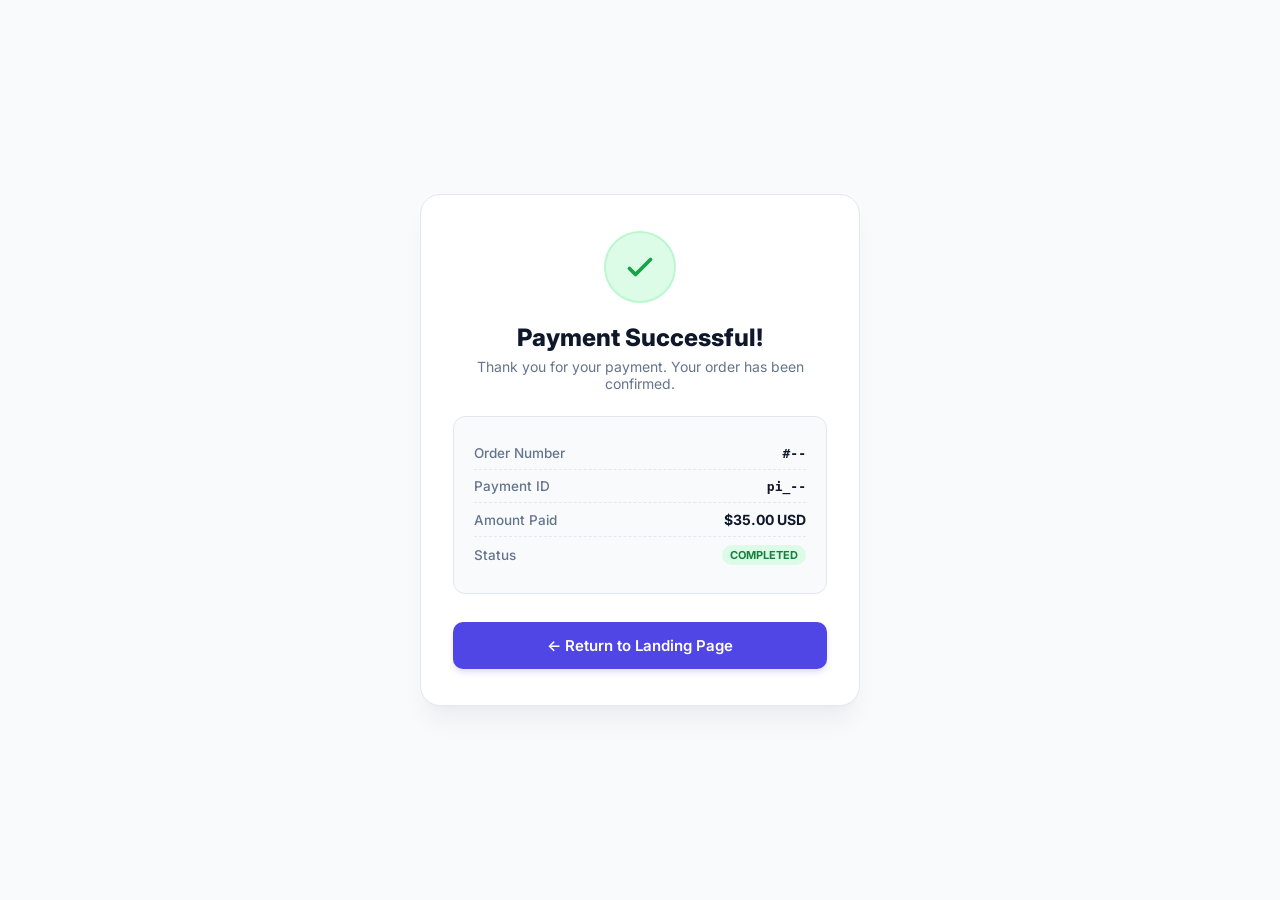
==== frontend/success.html @ d95049d4 "Initial commit: Fulstack Stripe Payment Gateway" ====
<!DOCTYPE html>
<html lang="en">
<head>
    <meta charset="UTF-8">
    <meta name="viewport" content="width=device-width, initial-scale=1.0">
    <title>Payment Successful - Stripe Gateway</title>
    <link rel="preconnect" href="https://fonts.googleapis.com">
    <link rel="preconnect" href="https://fonts.gstatic.com" crossorigin>
    <link href="https://fonts.googleapis.com/css2?family=Inter:wght@400;500;600;700;800&display=swap" rel="stylesheet">
    <link rel="stylesheet" href="style.css">
    <style>
        .success-card {
            text-align: center;
        }

        .icon-circle {
            width: 72px;
            height: 72px;
            background: #dcfce7;
            border: 2px solid #bbf7d0;
            border-radius: 50%;
            display: flex;
            align-items: center;
            justify-content: center;
            margin: 0 auto 20px auto;
            color: #16a34a;
        }

        .icon-circle svg {
            width: 36px;
            height: 36px;
        }

        .success-card h1 {
            font-size: 24px;
            font-weight: 800;
            color: #0f172a;
            margin-bottom: 6px;
        }

        .success-card .subtitle {
            font-size: 14px;
            color: #64748b;
            margin-bottom: 24px;
        }

        .receipt-details {
            background: #f8fafc;
            border: 1px solid #e2e8f0;
            border-radius: 12px;
            padding: 20px;
            margin-bottom: 28px;
            text-align: left;
        }

        .receipt-row {
            display: flex;
            justify-content: space-between;
            align-items: center;
            font-size: 13.5px;
            padding: 8px 0;
            border-bottom: 1px dashed #e2e8f0;
        }

        .receipt-row:last-child {
            border-bottom: none;
        }

        .receipt-label {
            color: #64748b;
            font-weight: 500;
        }

        .receipt-value {
            color: #0f172a;
            font-weight: 600;
            font-family: monospace;
            font-size: 13px;
        }

        .status-badge {
            background: #dcfce7;
            color: #15803d;
            font-weight: 700;
            font-size: 11px;
            padding: 3px 8px;
            border-radius: 20px;
            text-transform: uppercase;
        }

        .home-btn {
            display: inline-block;
            width: 100%;
            text-decoration: none;
            text-align: center;
            background: #4f46e5;
            color: #ffffff;
            border-radius: 10px;
            padding: 14px;
            font-size: 15px;
            font-weight: 600;
            transition: all 0.2s ease;
            box-shadow: 0 4px 6px -1px rgba(79, 70, 229, 0.2);
        }

        .home-btn:hover {
            background: #4338ca;
            transform: translateY(-1px);
        }
    </style>
</head>
<body>

    <div class="checkout-container success-card">
        <div class="icon-circle">
            <svg fill="none" stroke="currentColor" viewBox="0 0 24 24">
                <path stroke-linecap="round" stroke-linejoin="round" stroke-width="2.5" d="M5 13l4 4L19 7"></path>
            </svg>
        </div>

        <h1>Payment Successful!</h1>
        <p class="subtitle">Thank you for your payment. Your order has been confirmed.</p>

        <div class="receipt-details">
            <div class="receipt-row">
                <span class="receipt-label">Order Number</span>
                <span id="order-id" class="receipt-value">#--</span>
            </div>
            <div class="receipt-row">
                <span class="receipt-label">Payment ID</span>
                <span id="payment-id" class="receipt-value">pi_--</span>
            </div>
            <div class="receipt-row">
                <span class="receipt-label">Amount Paid</span>
                <span id="amount-paid" class="receipt-value" style="font-family: inherit; font-size: 14px; font-weight: 700;">$35.00 USD</span>
            </div>
            <div class="receipt-row">
                <span class="receipt-label">Status</span>
                <span class="status-badge">Completed</span>
            </div>
        </div>

        <a href="index.html" class="home-btn">← Return to Landing Page</a>
    </div>

    <script>
        const urlParams = new URLSearchParams(window.location.search);
        const orderId = urlParams.get('order_id');
        const paymentId = urlParams.get('payment_id');
        const amount = urlParams.get('amount');

        if (orderId) {
            document.getElementById('order-id').textContent = `#${orderId}`;
        }
        if (paymentId) {
            document.getElementById('payment-id').textContent = paymentId;
        }
        if (amount) {
            document.getElementById('amount-paid').textContent = `$${amount} USD`;
        }
    </script>
</body>
</html>
---- frontend/style.css ----
* {
    box-sizing: border-box;
    margin: 0;
    padding: 0;
    font-family: 'Inter', -apple-system, BlinkMacSystemFont, "Segoe UI", Roboto, sans-serif;
}

body {
    background-color: #f8fafc;
    color: #1e293b;
    min-height: 100vh;
    display: flex;
    justify-content: center;
    align-items: center;
    padding: 24px;
}

.checkout-container {
    background: #ffffff;
    border: 1px solid #e2e8f0;
    border-radius: 20px;
    width: 100%;
    max-width: 440px;
    padding: 36px 32px;
    box-shadow: 0 20px 25px -5px rgba(15, 23, 42, 0.05), 0 8px 10px -6px rgba(15, 23, 42, 0.02);
    position: relative;
}

.product-card {
    text-align: center;
    margin-bottom: 28px;
}

.header-badges {
    display: flex;
    justify-content: center;
    align-items: center;
    gap: 10px;
    margin-bottom: 14px;
}

.badge {
    display: inline-flex;
    align-items: center;
    gap: 6px;
    background: #e0e7ff;
    color: #4338ca;
    font-size: 11px;
    font-weight: 700;
    padding: 4px 12px;
    border-radius: 100px;
    text-transform: uppercase;
    letter-spacing: 0.8px;
}

.key-toggle-link {
    display: inline-flex;
    align-items: center;
    gap: 6px;
    background: #f1f5f9;
    color: #475569;
    border: 1px solid #cbd5e1;
    font-size: 11px;
    font-weight: 700;
    padding: 4px 12px;
    border-radius: 100px;
    text-transform: uppercase;
    letter-spacing: 0.5px;
    cursor: pointer;
    transition: all 0.2s cubic-bezier(0.4, 0, 0.2, 1);
}

.key-toggle-link:hover {
    background: #e0e7ff;
    color: #4338ca;
    border-color: #c7d2fe;
    transform: translateY(-1px);
}

.key-toggle-link:active {
    transform: translateY(0);
}

.status-dot {
    width: 7px;
    height: 7px;
    border-radius: 50%;
    display: inline-block;
}

.dot-checking { background: #94a3b8; }
.dot-green { background: #22c55e; box-shadow: 0 0 6px rgba(34, 197, 94, 0.4); }
.dot-orange { background: #f59e0b; }
.dot-red { background: #ef4444; box-shadow: 0 0 6px rgba(239, 68, 68, 0.4); }

.product-card h2 {
    font-size: 22px;
    font-weight: 700;
    color: #0f172a;
    letter-spacing: -0.3px;
    margin-bottom: 6px;
}

.product-card .description {
    font-size: 14px;
    color: #64748b;
    line-height: 1.4;
    margin-bottom: 20px;
}

.price-tag {
    font-size: 38px;
    font-weight: 800;
    color: #0f172a;
    letter-spacing: -1px;
    display: flex;
    align-items: baseline;
    justify-content: center;
    gap: 4px;
}

.price-tag .currency {
    font-size: 22px;
    color: #6366f1;
    font-weight: 700;
}

.price-tag .usd {
    font-size: 14px;
    color: #64748b;
    font-weight: 600;
}

/* API Key Settings Drawer Panel */
.key-settings-panel {
    background: #f8fafc;
    border: 1px solid #e2e8f0;
    border-radius: 14px;
    padding: 18px;
    margin-bottom: 24px;
    display: flex;
    flex-direction: column;
    gap: 12px;
    animation: fadeIn 0.25s cubic-bezier(0.4, 0, 0.2, 1);
    box-shadow: inset 0 2px 4px 0 rgba(0, 0, 0, 0.02);
}

@keyframes fadeIn {
    from { opacity: 0; transform: translateY(-6px); }
    to { opacity: 1; transform: translateY(0); }
}

.panel-header {
    display: flex;
    justify-content: space-between;
    align-items: center;
}

.panel-title {
    display: flex;
    align-items: center;
    gap: 6px;
    font-size: 13px;
    font-weight: 700;
    color: #0f172a;
}

.close-panel-btn {
    background: none;
    border: none;
    font-size: 18px;
    color: #94a3b8;
    cursor: pointer;
    padding: 0 4px;
    line-height: 1;
    transition: color 0.15s ease;
}

.close-panel-btn:hover {
    color: #334155;
}

.panel-hint {
    font-size: 12px;
    color: #64748b;
    line-height: 1.35;
}

.panel-hint code {
    background: #e2e8f0;
    padding: 1px 4px;
    border-radius: 4px;
    font-family: monospace;
    font-size: 11px;
}

.panel-actions {
    display: flex;
    gap: 10px;
    margin-top: 4px;
    width: 100%;
}

.save-keys-btn {
    flex: 1;
    background: #4f46e5;
    color: #ffffff;
    border: none;
    border-radius: 10px;
    padding: 11px 16px;
    font-size: 13.5px;
    font-weight: 600;
    cursor: pointer;
    transition: all 0.2s cubic-bezier(0.4, 0, 0.2, 1);
    box-shadow: 0 4px 6px -1px rgba(79, 70, 229, 0.18), 0 2px 4px -2px rgba(79, 70, 229, 0.08);
}

.save-keys-btn:hover {
    background: #4338ca;
    box-shadow: 0 6px 10px -2px rgba(79, 70, 229, 0.25);
    transform: translateY(-1px);
}

.save-keys-btn:active {
    transform: translateY(0);
}

.clear-keys-btn {
    background: #ffffff;
    color: #475569;
    border: 1px solid #cbd5e1;
    border-radius: 10px;
    padding: 11px 16px;
    font-size: 13.5px;
    font-weight: 600;
    cursor: pointer;
    transition: all 0.2s cubic-bezier(0.4, 0, 0.2, 1);
    box-shadow: 0 1px 2px 0 rgba(0, 0, 0, 0.03);
}

.clear-keys-btn:hover {
    background: #f8fafc;
    color: #0f172a;
    border-color: #94a3b8;
    transform: translateY(-1px);
}

.clear-keys-btn:active {
    transform: translateY(0);
}

.keys-msg {
    font-size: 12px;
    padding: 8px 10px;
    border-radius: 6px;
    text-align: center;
}

.keys-msg.success {
    background: #f0fdf4;
    color: #166534;
    border: 1px solid #bbf7d0;
}

.keys-msg.error {
    background: #fef2f2;
    color: #991b1b;
    border: 1px solid #fecaca;
}

/* Payment Form */
.payment-form {
    display: flex;
    flex-direction: column;
    gap: 20px;
}

.form-group {
    display: flex;
    flex-direction: column;
    gap: 8px;
}

.form-group label {
    font-size: 13px;
    font-weight: 600;
    color: #334155;
}

.form-group input {
    width: 100%;
    background: #ffffff;
    border: 1px solid #cbd5e1;
    border-radius: 10px;
    padding: 12px 16px;
    color: #0f172a;
    font-size: 14px;
    outline: none;
    transition: all 0.2s ease;
    box-shadow: 0 1px 2px 0 rgba(0, 0, 0, 0.03);
}

.form-group input:focus {
    border-color: #6366f1;
    box-shadow: 0 0 0 4px rgba(99, 102, 241, 0.12);
}

.stripe-card-input {
    background: #ffffff;
    border: 1px solid #cbd5e1;
    border-radius: 10px;
    padding: 14px 16px;
    transition: all 0.2s ease;
    box-shadow: 0 1px 2px 0 rgba(0, 0, 0, 0.03);
}

.stripe-card-input:focus-within {
    border-color: #6366f1;
    box-shadow: 0 0 0 4px rgba(99, 102, 241, 0.12);
}

.card-errors {
    color: #dc2626;
    font-size: 12px;
    font-weight: 500;
    margin-top: 4px;
}

.card-placeholder-err {
    color: #dc2626;
    font-size: 12.5px;
    font-weight: 500;
    margin: 4px 0;
    line-height: 1.4;
}

.pay-btn {
    width: 100%;
    background: #4f46e5;
    color: #ffffff;
    border: none;
    border-radius: 10px;
    padding: 14px;
    font-size: 15px;
    font-weight: 600;
    cursor: pointer;
    transition: all 0.2s cubic-bezier(0.4, 0, 0.2, 1);
    display: flex;
    justify-content: center;
    align-items: center;
    margin-top: 8px;
    box-shadow: 0 4px 6px -1px rgba(79, 70, 229, 0.2), 0 2px 4px -2px rgba(79, 70, 229, 0.1);
}

.pay-btn:hover {
    background: #4338ca;
    box-shadow: 0 8px 12px -2px rgba(79, 70, 229, 0.3), 0 4px 6px -2px rgba(79, 70, 229, 0.15);
    transform: translateY(-1px);
}

.pay-btn:active {
    transform: translateY(0);
    box-shadow: 0 2px 4px -1px rgba(79, 70, 229, 0.2);
}

.pay-btn:disabled {
    background: #94a3b8;
    box-shadow: none;
    cursor: not-allowed;
    transform: none;
}

.result-box {
    margin-top: 20px;
    padding: 16px;
    border-radius: 10px;
    font-size: 13.5px;
    line-height: 1.5;
    text-align: center;
}

.result-box.success {
    background: #f0fdf4;
    border: 1px solid #bbf7d0;
    color: #15803d;
}

.result-box.error {
    background: #fef2f2;
    border: 1px solid #fecaca;
    color: #b91c1c;
}

.hidden {
    display: none !important;
}

.spinner {
    width: 20px;
    height: 20px;
    border: 2.5px solid rgba(255, 255, 255, 0.3);
    border-radius: 50%;
    border-top-color: #ffffff;
    animation: spin 0.8s linear infinite;
}

@keyframes spin {
    to { transform: rotate(360deg); }
}
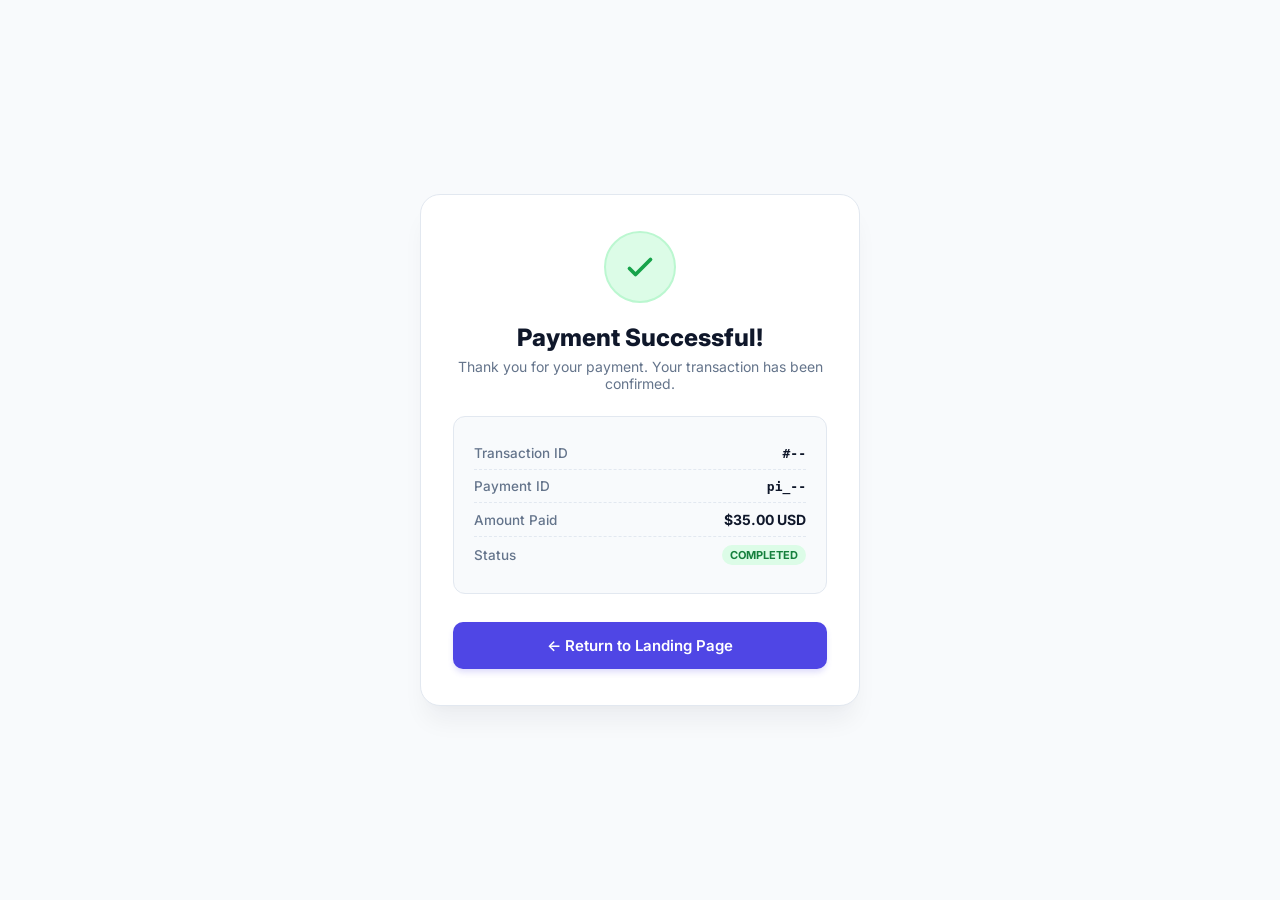
==== commit 17dc0461: "feat: complete fullstack stripe gateway with render cloud deployment" ====
--- a/frontend/success.html
+++ b/frontend/success.html
@@ -119,12 +119,12 @@
         </div>
 
         <h1>Payment Successful!</h1>
-        <p class="subtitle">Thank you for your payment. Your order has been confirmed.</p>
+        <p class="subtitle">Thank you for your payment. Your transaction has been confirmed.</p>
 
         <div class="receipt-details">
             <div class="receipt-row">
-                <span class="receipt-label">Order Number</span>
-                <span id="order-id" class="receipt-value">#--</span>
+                <span class="receipt-label">Transaction ID</span>
+                <span id="transaction-id" class="receipt-value">#--</span>
             </div>
             <div class="receipt-row">
                 <span class="receipt-label">Payment ID</span>
@@ -145,12 +145,12 @@
 
     <script>
         const urlParams = new URLSearchParams(window.location.search);
-        const orderId = urlParams.get('order_id');
+        const transactionId = urlParams.get('transaction_id') || urlParams.get('order_id');
         const paymentId = urlParams.get('payment_id');
         const amount = urlParams.get('amount');
 
-        if (orderId) {
-            document.getElementById('order-id').textContent = `#${orderId}`;
+        if (transactionId) {
+            document.getElementById('transaction-id').textContent = `#${transactionId}`;
         }
         if (paymentId) {
             document.getElementById('payment-id').textContent = paymentId;
--- a/frontend/style.css
+++ b/frontend/style.css
@@ -53,45 +53,7 @@
     letter-spacing: 0.8px;
 }
 
-.key-toggle-link {
-    display: inline-flex;
-    align-items: center;
-    gap: 6px;
-    background: #f1f5f9;
-    color: #475569;
-    border: 1px solid #cbd5e1;
-    font-size: 11px;
-    font-weight: 700;
-    padding: 4px 12px;
-    border-radius: 100px;
-    text-transform: uppercase;
-    letter-spacing: 0.5px;
-    cursor: pointer;
-    transition: all 0.2s cubic-bezier(0.4, 0, 0.2, 1);
-}
-
-.key-toggle-link:hover {
-    background: #e0e7ff;
-    color: #4338ca;
-    border-color: #c7d2fe;
-    transform: translateY(-1px);
-}
-
-.key-toggle-link:active {
-    transform: translateY(0);
-}
-
-.status-dot {
-    width: 7px;
-    height: 7px;
-    border-radius: 50%;
-    display: inline-block;
-}
-
-.dot-checking { background: #94a3b8; }
-.dot-green { background: #22c55e; box-shadow: 0 0 6px rgba(34, 197, 94, 0.4); }
-.dot-orange { background: #f59e0b; }
-.dot-red { background: #ef4444; box-shadow: 0 0 6px rgba(239, 68, 68, 0.4); }
+
 
 .product-card h2 {
     font-size: 22px;
@@ -131,142 +93,7 @@
     font-weight: 600;
 }
 
-/* API Key Settings Drawer Panel */
-.key-settings-panel {
-    background: #f8fafc;
-    border: 1px solid #e2e8f0;
-    border-radius: 14px;
-    padding: 18px;
-    margin-bottom: 24px;
-    display: flex;
-    flex-direction: column;
-    gap: 12px;
-    animation: fadeIn 0.25s cubic-bezier(0.4, 0, 0.2, 1);
-    box-shadow: inset 0 2px 4px 0 rgba(0, 0, 0, 0.02);
-}
-
-@keyframes fadeIn {
-    from { opacity: 0; transform: translateY(-6px); }
-    to { opacity: 1; transform: translateY(0); }
-}
-
-.panel-header {
-    display: flex;
-    justify-content: space-between;
-    align-items: center;
-}
-
-.panel-title {
-    display: flex;
-    align-items: center;
-    gap: 6px;
-    font-size: 13px;
-    font-weight: 700;
-    color: #0f172a;
-}
-
-.close-panel-btn {
-    background: none;
-    border: none;
-    font-size: 18px;
-    color: #94a3b8;
-    cursor: pointer;
-    padding: 0 4px;
-    line-height: 1;
-    transition: color 0.15s ease;
-}
-
-.close-panel-btn:hover {
-    color: #334155;
-}
-
-.panel-hint {
-    font-size: 12px;
-    color: #64748b;
-    line-height: 1.35;
-}
-
-.panel-hint code {
-    background: #e2e8f0;
-    padding: 1px 4px;
-    border-radius: 4px;
-    font-family: monospace;
-    font-size: 11px;
-}
-
-.panel-actions {
-    display: flex;
-    gap: 10px;
-    margin-top: 4px;
-    width: 100%;
-}
-
-.save-keys-btn {
-    flex: 1;
-    background: #4f46e5;
-    color: #ffffff;
-    border: none;
-    border-radius: 10px;
-    padding: 11px 16px;
-    font-size: 13.5px;
-    font-weight: 600;
-    cursor: pointer;
-    transition: all 0.2s cubic-bezier(0.4, 0, 0.2, 1);
-    box-shadow: 0 4px 6px -1px rgba(79, 70, 229, 0.18), 0 2px 4px -2px rgba(79, 70, 229, 0.08);
-}
-
-.save-keys-btn:hover {
-    background: #4338ca;
-    box-shadow: 0 6px 10px -2px rgba(79, 70, 229, 0.25);
-    transform: translateY(-1px);
-}
-
-.save-keys-btn:active {
-    transform: translateY(0);
-}
-
-.clear-keys-btn {
-    background: #ffffff;
-    color: #475569;
-    border: 1px solid #cbd5e1;
-    border-radius: 10px;
-    padding: 11px 16px;
-    font-size: 13.5px;
-    font-weight: 600;
-    cursor: pointer;
-    transition: all 0.2s cubic-bezier(0.4, 0, 0.2, 1);
-    box-shadow: 0 1px 2px 0 rgba(0, 0, 0, 0.03);
-}
-
-.clear-keys-btn:hover {
-    background: #f8fafc;
-    color: #0f172a;
-    border-color: #94a3b8;
-    transform: translateY(-1px);
-}
-
-.clear-keys-btn:active {
-    transform: translateY(0);
-}
-
-.keys-msg {
-    font-size: 12px;
-    padding: 8px 10px;
-    border-radius: 6px;
-    text-align: center;
-}
-
-.keys-msg.success {
-    background: #f0fdf4;
-    color: #166534;
-    border: 1px solid #bbf7d0;
-}
-
-.keys-msg.error {
-    background: #fef2f2;
-    color: #991b1b;
-    border: 1px solid #fecaca;
-}
+
 
 /* Payment Form */
 .payment-form {
